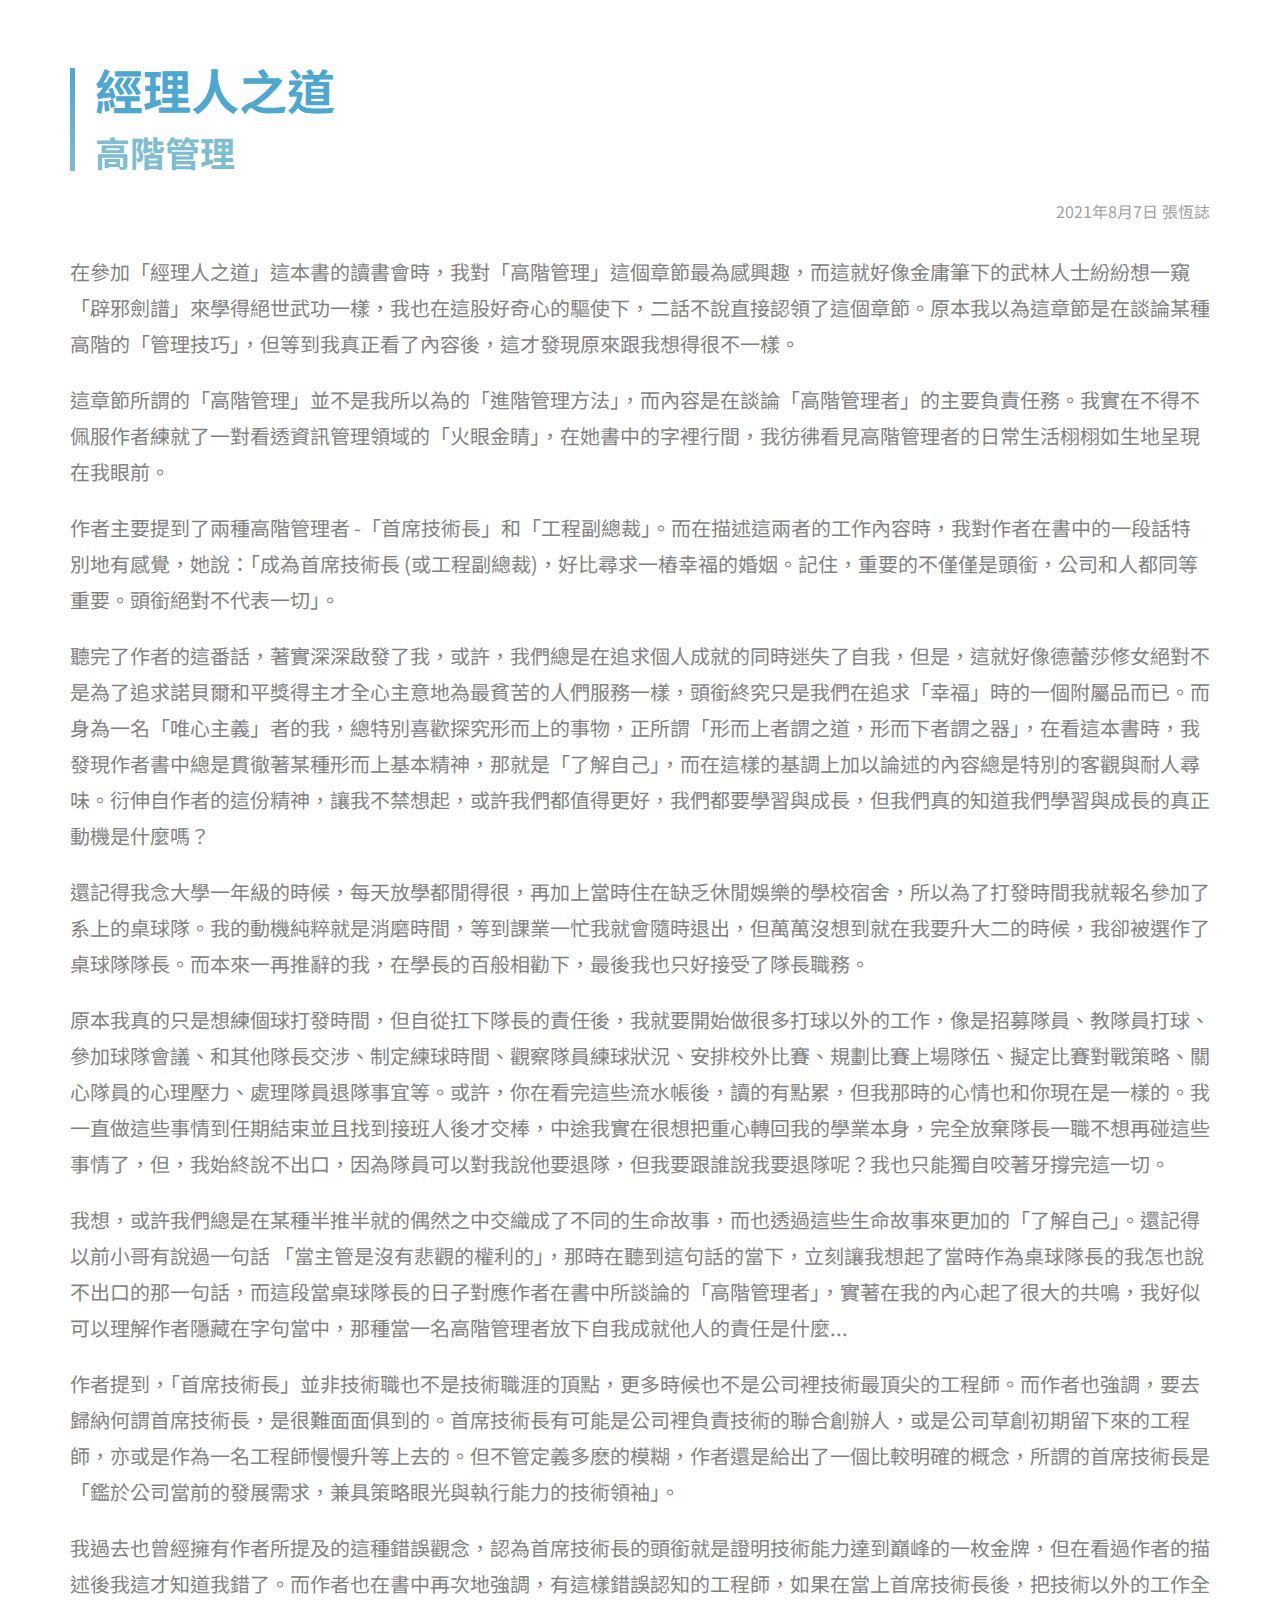
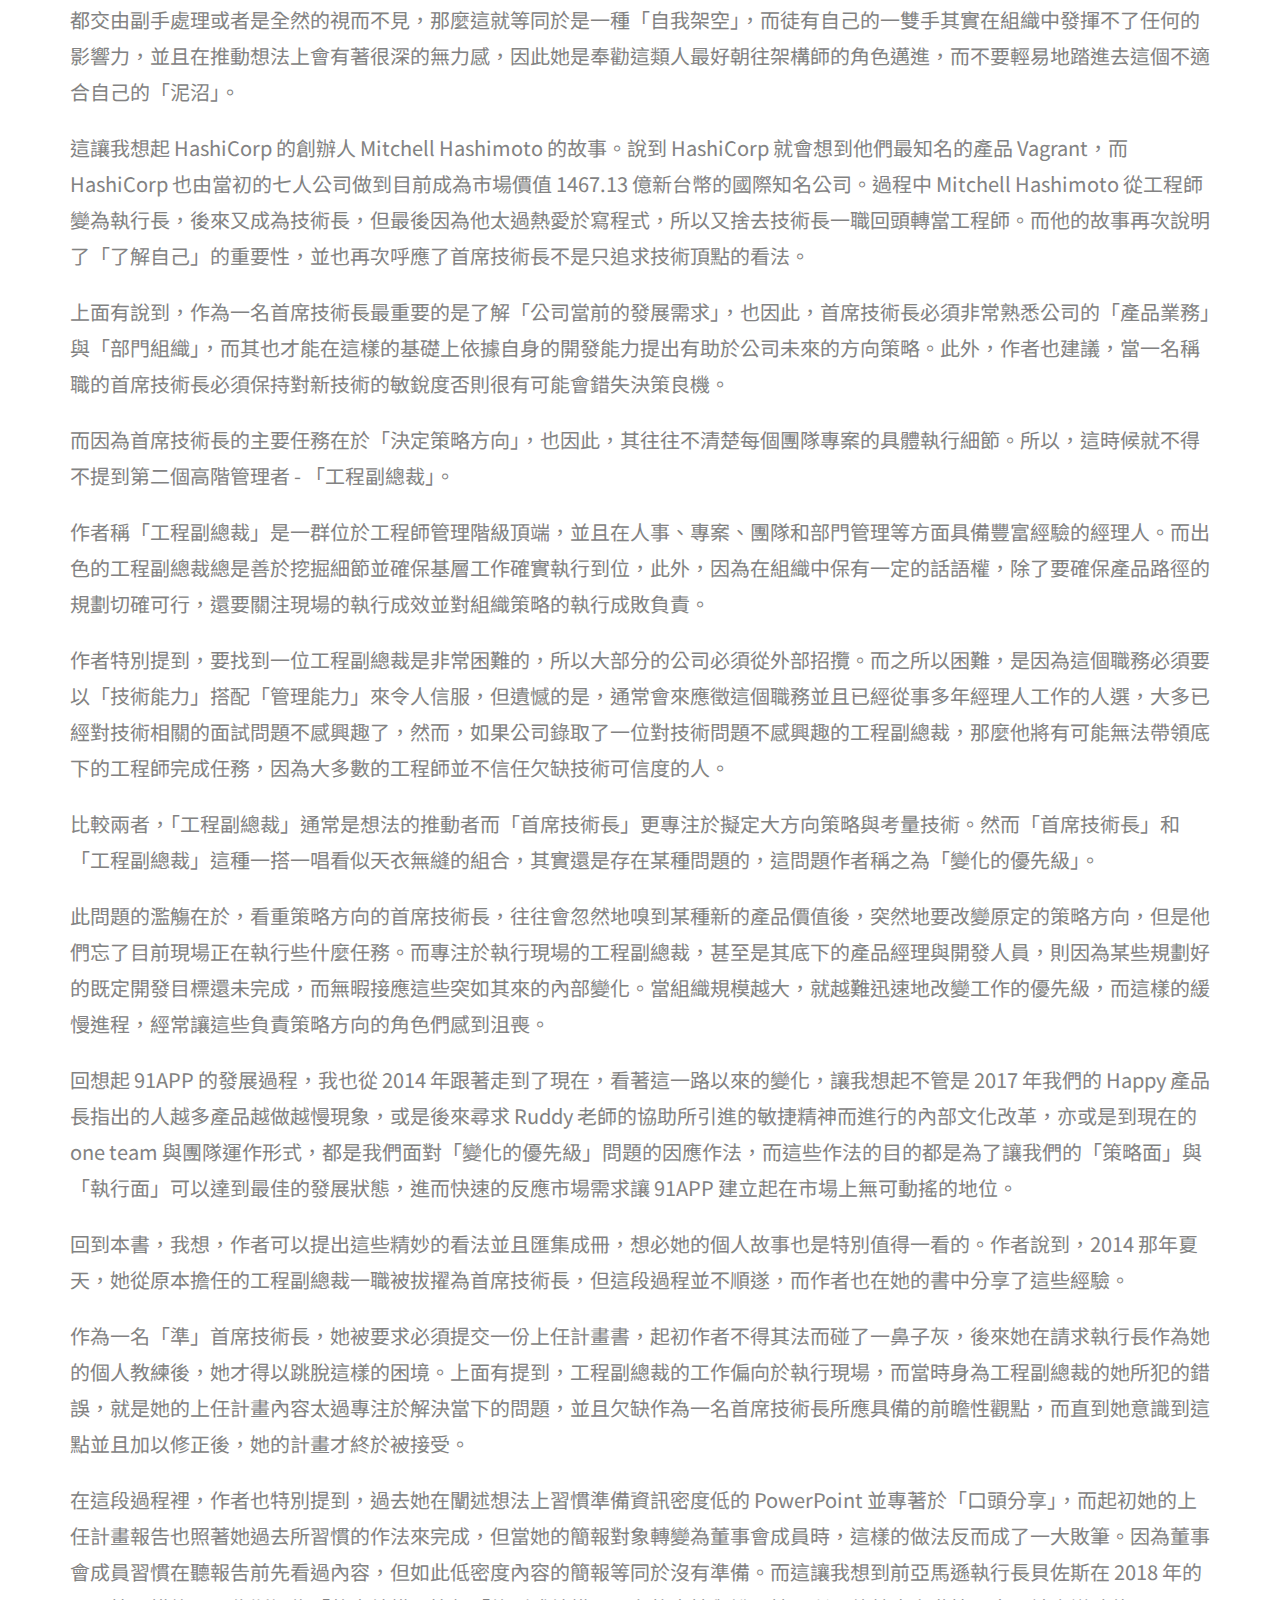
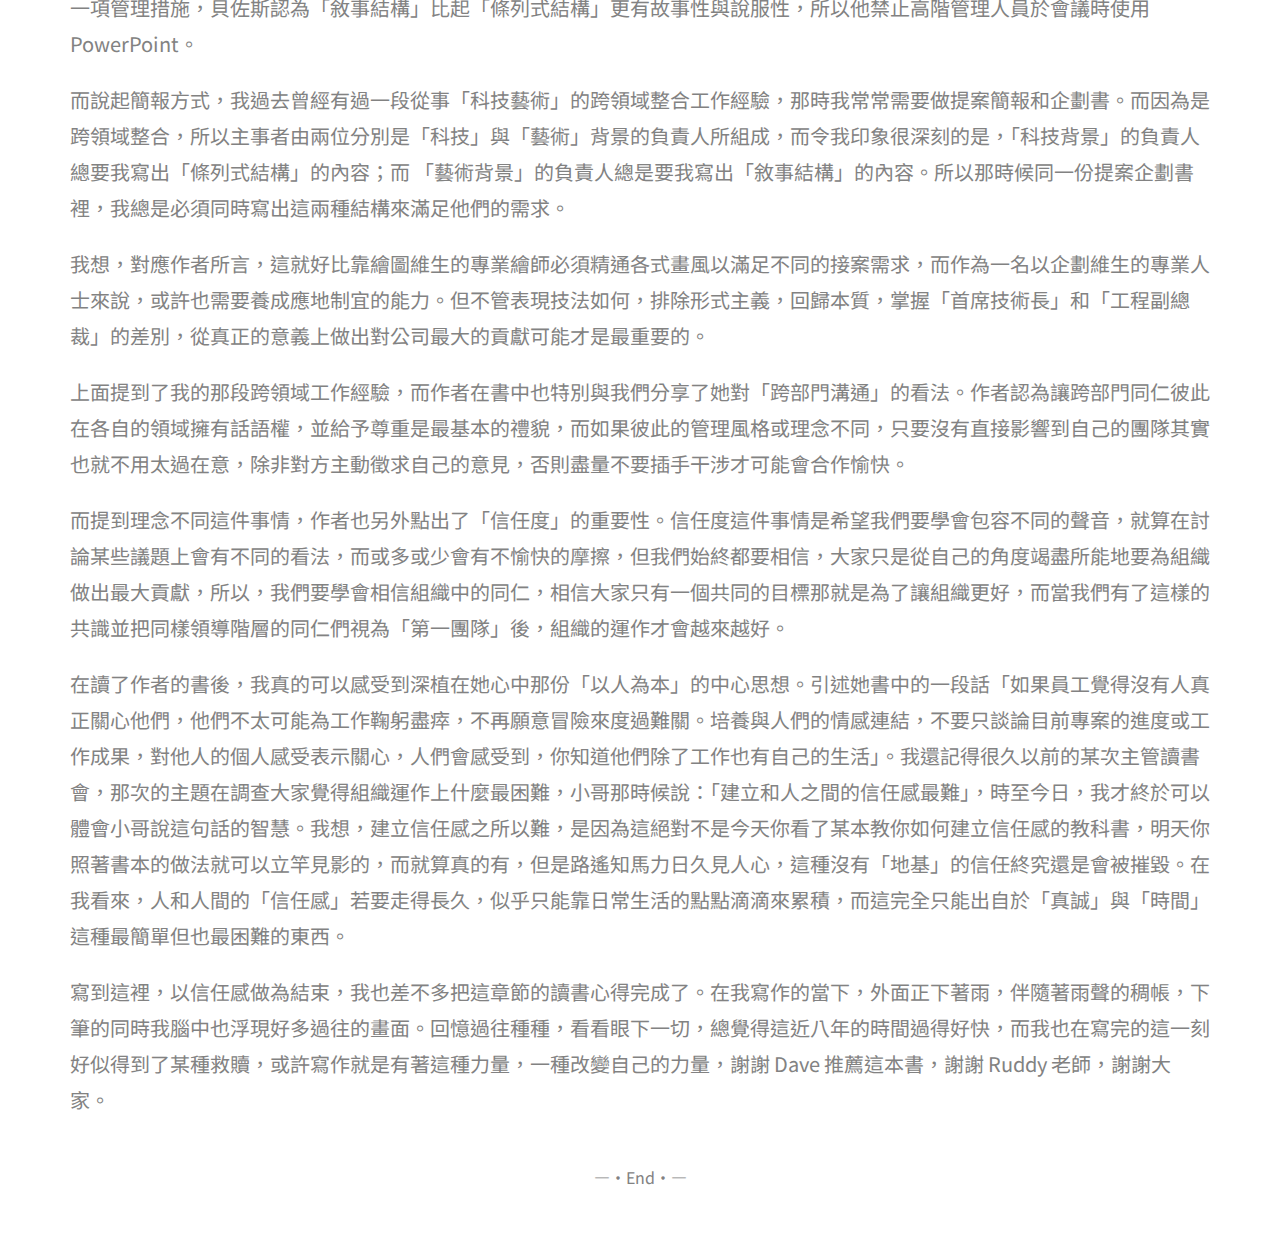
==== index.html @ 8b029083 "Update index.html" ====
<!DOCTYPE html>
<html>

<head>
  <meta charset="utf-8">
  <meta name="viewport" content="width=device-width">
  <meta property="og:site_name" content="hengchih-讀書心得" />
  <meta property="og:type" content="website" />
  <meta property="og:title" content="經理人之道讀書心得-高階管理" />
  <meta property="og:description" content="想知道作為一名 CTO 如何會被架空嗎? 
                                           那你一定不能錯過本期精彩內容" />
  <meta property="og:image" content="https://hengchih.github.io/manager/images/main.png" />
  
  <meta name="twitter:site" content="@HengChih" />
  <meta name="twitter:card" content="summary" />
  <meta name="twitter:title" content="經理人之道讀書心得-高階管理" />
  <meta name="twitter:description" content="想知道作為一名 CTO 如何會被架空嗎? 
                                            那你一定不能錯過本期精彩內容" />
  <meta name="twitter:image" content="https://hengchih.github.io/manager/images/main.png" />

  <title>經理人之道讀書心得-高階管理</title>
  <link rel="icon" href="images/favicon.ico">
  <link rel="preconnect" href="https://fonts.googleapis.com">
  <link rel="preconnect" href="https://fonts.gstatic.com" crossorigin>
  <link href="https://fonts.googleapis.com/css2?family=Noto+Sans+TC:wght@300&display=swap" rel="stylesheet">
  <link rel="stylesheet" href="css/normalize-min.css">
  <link rel="stylesheet" href="css/site-min.css">
</head>

<body>
  <header>
    <div class="title">
      <div>
        <h1 class="main-title">經理人之道</h1>
        <h2 class="sub-title">高階管理</h2>
      </div>
    </div>
    <p class="decorate">2021年8月7日 張恆誌</p>
  </header>
  <main>
    <p>
      在參加「經理人之道」這本書的讀書會時，我對「高階管理」這個章節最為感興趣，而這就好像金庸筆下的武林人士紛紛想一窺「辟邪劍譜」來學得絕世武功一樣，我也在這股好奇心的驅使下，二話不說直接認領了這個章節。原本我以為這章節是在談論某種高階的「管理技巧」，但等到我真正看了內容後，這才發現原來跟我想得很不一樣。
    </p>

    <p>
      這章節所謂的「高階管理」並不是我所以為的「進階管理方法」，而內容是在談論「高階管理者」的主要負責任務。我實在不得不佩服作者練就了一對看透資訊管理領域的「火眼金睛」，在她書中的字裡行間，我彷彿看見高階管理者的日常生活栩栩如生地呈現在我眼前。
    </p>

    <p>作者主要提到了兩種高階管理者 -「首席技術長」和「工程副總裁」。而在描述這兩者的工作內容時，我對作者在書中的一段話特別地有感覺，她說：「成為首席技術長
      (或工程副總裁)，好比尋求一樁幸福的婚姻。記住，重要的不僅僅是頭銜，公司和人都同等重要。頭銜絕對不代表一切」。</p>

    <p>
      聽完了作者的這番話，著實深深啟發了我，或許，我們總是在追求個人成就的同時迷失了自我，但是，這就好像德蕾莎修女絕對不是為了追求諾貝爾和平獎得主才全心主意地為最貧苦的人們服務一樣，頭銜終究只是我們在追求「幸福」時的一個附屬品而已。而身為一名「唯心主義」者的我，總特別喜歡探究形而上的事物，正所謂「形而上者謂之道，形而下者謂之器」，在看這本書時，我發現作者書中總是貫徹著某種形而上基本精神，那就是「了解自己」，而在這樣的基調上加以論述的內容總是特別的客觀與耐人尋味。衍伸自作者的這份精神，讓我不禁想起，或許我們都值得更好，我們都要學習與成長，但我們真的知道我們學習與成長的真正動機是什麼嗎？
    </p>

    <p>
      還記得我念大學一年級的時候，每天放學都閒得很，再加上當時住在缺乏休閒娛樂的學校宿舍，所以為了打發時間我就報名參加了系上的桌球隊。我的動機純粹就是消磨時間，等到課業一忙我就會隨時退出，但萬萬沒想到就在我要升大二的時候，我卻被選作了桌球隊隊長。而本來一再推辭的我，在學長的百般相勸下，最後我也只好接受了隊長職務。
    </p>

    <p>
      原本我真的只是想練個球打發時間，但自從扛下隊長的責任後，我就要開始做很多打球以外的工作，像是招募隊員、教隊員打球、參加球隊會議、和其他隊長交涉、制定練球時間、觀察隊員練球狀況、安排校外比賽、規劃比賽上場隊伍、擬定比賽對戰策略、關心隊員的心理壓力、處理隊員退隊事宜等。或許，你在看完這些流水帳後，讀的有點累，但我那時的心情也和你現在是一樣的。我一直做這些事情到任期結束並且找到接班人後才交棒，中途我實在很想把重心轉回我的學業本身，完全放棄隊長一職不想再碰這些事情了，但，我始終說不出口，因為隊員可以對我說他要退隊，但我要跟誰說我要退隊呢？我也只能獨自咬著牙撐完這一切。
    </p>

    <p>我想，或許我們總是在某種半推半就的偶然之中交織成了不同的生命故事，而也透過這些生命故事來更加的「了解自己」。還記得以前小哥有說過一句話
      「當主管是沒有悲觀的權利的」，那時在聽到這句話的當下，立刻讓我想起了當時作為桌球隊長的我怎也說不出口的那一句話，而這段當桌球隊長的日子對應作者在書中所談論的「高階管理者」，實著在我的內心起了很大的共鳴，我好似可以理解作者隱藏在字句當中，那種當一名高階管理者放下自我成就他人的責任是什麼...
    </p>

    <p>
      作者提到，「首席技術長」並非技術職也不是技術職涯的頂點，更多時候也不是公司裡技術最頂尖的工程師。而作者也強調，要去歸納何謂首席技術長，是很難面面俱到的。首席技術長有可能是公司裡負責技術的聯合創辦人，或是公司草創初期留下來的工程師，亦或是作為一名工程師慢慢升等上去的。但不管定義多麽的模糊，作者還是給出了一個比較明確的概念，所謂的首席技術長是「鑑於公司當前的發展需求，兼具策略眼光與執行能力的技術領袖」。
    </p>

    <p>
      我過去也曾經擁有作者所提及的這種錯誤觀念，認為首席技術長的頭銜就是證明技術能力達到巔峰的一枚金牌，但在看過作者的描述後我這才知道我錯了。而作者也在書中再次地強調，有這樣錯誤認知的工程師，如果在當上首席技術長後，把技術以外的工作全都交由副手處理或者是全然的視而不見，那麼這就等同於是一種「自我架空」，而徒有自己的一雙手其實在組織中發揮不了任何的影響力，並且在推動想法上會有著很深的無力感，因此她是奉勸這類人最好朝往架構師的角色邁進，而不要輕易地踏進去這個不適合自己的「泥沼」。
    </p>

    <p>這讓我想起 HashiCorp 的創辦人 Mitchell Hashimoto 的故事。說到 HashiCorp 就會想到他們最知名的產品 Vagrant，而 HashiCorp 也由當初的七人公司做到目前成為市場價值
      1467.13 億新台幣的國際知名公司。過程中 Mitchell Hashimoto
      從工程師變為執行長，後來又成為技術長，但最後因為他太過熱愛於寫程式，所以又捨去技術長一職回頭轉當工程師。而他的故事再次說明了「了解自己」的重要性，並也再次呼應了首席技術長不是只追求技術頂點的看法。</p>

    <p>
      上面有說到，作為一名首席技術長最重要的是了解「公司當前的發展需求」，也因此，首席技術長必須非常熟悉公司的「產品業務」與「部門組織」，而其也才能在這樣的基礎上依據自身的開發能力提出有助於公司未來的方向策略。此外，作者也建議，當一名稱職的首席技術長必須保持對新技術的敏銳度否則很有可能會錯失決策良機。
    </p>

    <p>而因為首席技術長的主要任務在於「決定策略方向」，也因此，其往往不清楚每個團隊專案的具體執行細節。所以，這時候就不得不提到第二個高階管理者 - 「工程副總裁」。</p>

    <p>
      作者稱「工程副總裁」是一群位於工程師管理階級頂端，並且在人事、專案、團隊和部門管理等方面具備豐富經驗的經理人。而出色的工程副總裁總是善於挖掘細節並確保基層工作確實執行到位，此外，因為在組織中保有一定的話語權，除了要確保產品路徑的規劃切確可行，還要關注現場的執行成效並對組織策略的執行成敗負責。
    </p>

    <p>
      作者特別提到，要找到一位工程副總裁是非常困難的，所以大部分的公司必須從外部招攬。而之所以困難，是因為這個職務必須要以「技術能力」搭配「管理能力」來令人信服，但遺憾的是，通常會來應徵這個職務並且已經從事多年經理人工作的人選，大多已經對技術相關的面試問題不感興趣了，然而，如果公司錄取了一位對技術問題不感興趣的工程副總裁，那麼他將有可能無法帶領底下的工程師完成任務，因為大多數的工程師並不信任欠缺技術可信度的人。
    </p>

    <p>比較兩者，「工程副總裁」通常是想法的推動者而「首席技術長」更專注於擬定大方向策略與考量技術。然而「首席技術長」和「工程副總裁」這種一搭一唱看似天衣無縫的組合，其實還是存在某種問題的，這問題作者稱之為「變化的優先級」。</p>

    <p>
      此問題的濫觴在於，看重策略方向的首席技術長，往往會忽然地嗅到某種新的產品價值後，突然地要改變原定的策略方向，但是他們忘了目前現場正在執行些什麼任務。而專注於執行現場的工程副總裁，甚至是其底下的產品經理與開發人員，則因為某些規劃好的既定開發目標還未完成，而無暇接應這些突如其來的內部變化。當組織規模越大，就越難迅速地改變工作的優先級，而這樣的緩慢進程，經常讓這些負責策略方向的角色們感到沮喪。
    </p>

    <p>回想起 91APP 的發展過程，我也從 2014 年跟著走到了現在，看著這一路以來的變化，讓我想起不管是 2017 年我們的 Happy 產品長指出的人越多產品越做越慢現象，或是後來尋求 Ruddy
      老師的協助所引進的敏捷精神而進行的內部文化改革，亦或是到現在的 one team
      與團隊運作形式，都是我們面對「變化的優先級」問題的因應作法，而這些作法的目的都是為了讓我們的「策略面」與「執行面」可以達到最佳的發展狀態，進而快速的反應市場需求讓 91APP 建立起在市場上無可動搖的地位。</p>

    <p>回到本書，我想，作者可以提出這些精妙的看法並且匯集成冊，想必她的個人故事也是特別值得一看的。作者說到，2014 那年夏天，她從原本擔任的工程副總裁一職被拔擢為首席技術長，但這段過程並不順遂，而作者也在她的書中分享了這些經驗。
    </p>

    <p>
      作為一名「準」首席技術長，她被要求必須提交一份上任計畫書，起初作者不得其法而碰了一鼻子灰，後來她在請求執行長作為她的個人教練後，她才得以跳脫這樣的困境。上面有提到，工程副總裁的工作偏向於執行現場，而當時身為工程副總裁的她所犯的錯誤，就是她的上任計畫內容太過專注於解決當下的問題，並且欠缺作為一名首席技術長所應具備的前瞻性觀點，而直到她意識到這點並且加以修正後，她的計畫才終於被接受。
    </p>

    <p>在這段過程裡，作者也特別提到，過去她在闡述想法上習慣準備資訊密度低的 PowerPoint
      並專著於「口頭分享」，而起初她的上任計畫報告也照著她過去所習慣的作法來完成，但當她的簡報對象轉變為董事會成員時，這樣的做法反而成了一大敗筆。因為董事會成員習慣在聽報告前先看過內容，但如此低密度內容的簡報等同於沒有準備。而這讓我想到前亞馬遜執行長貝佐斯在
      2018 年的一項管理措施，貝佐斯認為「敘事結構」比起「條列式結構」更有故事性與說服性，所以他禁止高階管理人員於會議時使用 PowerPoint。</p>

    <p>
      而說起簡報方式，我過去曾經有過一段從事「科技藝術」的跨領域整合工作經驗，那時我常常需要做提案簡報和企劃書。而因為是跨領域整合，所以主事者由兩位分別是「科技」與「藝術」背景的負責人所組成，而令我印象很深刻的是，「科技背景」的負責人總要我寫出「條列式結構」的內容；而
      「藝術背景」的負責人總是要我寫出「敘事結構」的內容。所以那時候同一份提案企劃書裡，我總是必須同時寫出這兩種結構來滿足他們的需求。</p>

    <p>
      我想，對應作者所言，這就好比靠繪圖維生的專業繪師必須精通各式畫風以滿足不同的接案需求，而作為一名以企劃維生的專業人士來說，或許也需要養成應地制宜的能力。但不管表現技法如何，排除形式主義，回歸本質，掌握「首席技術長」和「工程副總裁」的差別，從真正的意義上做出對公司最大的貢獻可能才是最重要的。
    </p>

    <p>
      上面提到了我的那段跨領域工作經驗，而作者在書中也特別與我們分享了她對「跨部門溝通」的看法。作者認為讓跨部門同仁彼此在各自的領域擁有話語權，並給予尊重是最基本的禮貌，而如果彼此的管理風格或理念不同，只要沒有直接影響到自己的團隊其實也就不用太過在意，除非對方主動徵求自己的意見，否則盡量不要插手干涉才可能會合作愉快。
    </p>

    <p>
      而提到理念不同這件事情，作者也另外點出了「信任度」的重要性。信任度這件事情是希望我們要學會包容不同的聲音，就算在討論某些議題上會有不同的看法，而或多或少會有不愉快的摩擦，但我們始終都要相信，大家只是從自己的角度竭盡所能地要為組織做出最大貢獻，所以，我們要學會相信組織中的同仁，相信大家只有一個共同的目標那就是為了讓組織更好，而當我們有了這樣的共識並把同樣領導階層的同仁們視為「第一團隊」後，組織的運作才會越來越好。
    </p>

    <p>
      在讀了作者的書後，我真的可以感受到深植在她心中那份「以人為本」的中心思想。引述她書中的一段話「如果員工覺得沒有人真正關心他們，他們不太可能為工作鞠躬盡瘁，不再願意冒險來度過難關。培養與人們的情感連結，不要只談論目前專案的進度或工作成果，對他人的個人感受表示關心，人們會感受到，你知道他們除了工作也有自己的生活」。我還記得很久以前的某次主管讀書會，那次的主題在調查大家覺得組織運作上什麼最困難，小哥那時候說：「建立和人之間的信任感最難」，時至今日，我才終於可以體會小哥說這句話的智慧。我想，建立信任感之所以難，是因為這絕對不是今天你看了某本教你如何建立信任感的教科書，明天你照著書本的做法就可以立竿見影的，而就算真的有，但是路遙知馬力日久見人心，這種沒有「地基」的信任終究還是會被摧毀。在我看來，人和人間的「信任感」若要走得長久，似乎只能靠日常生活的點點滴滴來累積，而這完全只能出自於「真誠」與「時間」這種最簡單但也最困難的東西。
    </p>

    <p>
      寫到這裡，以信任感做為結束，我也差不多把這章節的讀書心得完成了。在我寫作的當下，外面正下著雨，伴隨著雨聲的稠帳，下筆的同時我腦中也浮現好多過往的畫面。回憶過往種種，看看眼下一切，總覺得這近八年的時間過得好快，而我也在寫完的這一刻好似得到了某種救贖，或許寫作就是有著這種力量，一種改變自己的力量，謝謝
      Dave 推薦這本書，謝謝 Ruddy 老師，謝謝大家。</p>

  </main>
  <footer class="footer">―·End·―</footer>
</body>

</html>
---- css/site-min.css ----
body{font-family:"Noto Sans TC",sans-serif;background:url("/manager/images/back.svg");}header{height:180px;max-width:1200px;margin:0 auto 44px;padding:30px;box-sizing:border-box;}.title::before{content:"";width:5px;float:left;height:103px;background:linear-gradient(-1deg,#7fbdd0,rgb(77,167,205));margin-right:20px;margin-top:6px;box-sizing:border-box;}.main-title{color:#4ea7ce;margin-bottom:0;font-size:48px;}.sub-title{color:#7fbdd0;margin-top:15px;font-size:35px;}.decorate{color:#a0a0a0;text-align:right;}main{max-width:1200px;margin:0 auto;padding:0 30px;line-height:1.8;font-size:20px;color:#828282;box-sizing:border-box;padding-top:10px;padding-bottom:10px;background:rgba(255,255,255,.8);}footer{text-align:center;padding:20px 0 60px;color:#828282;}
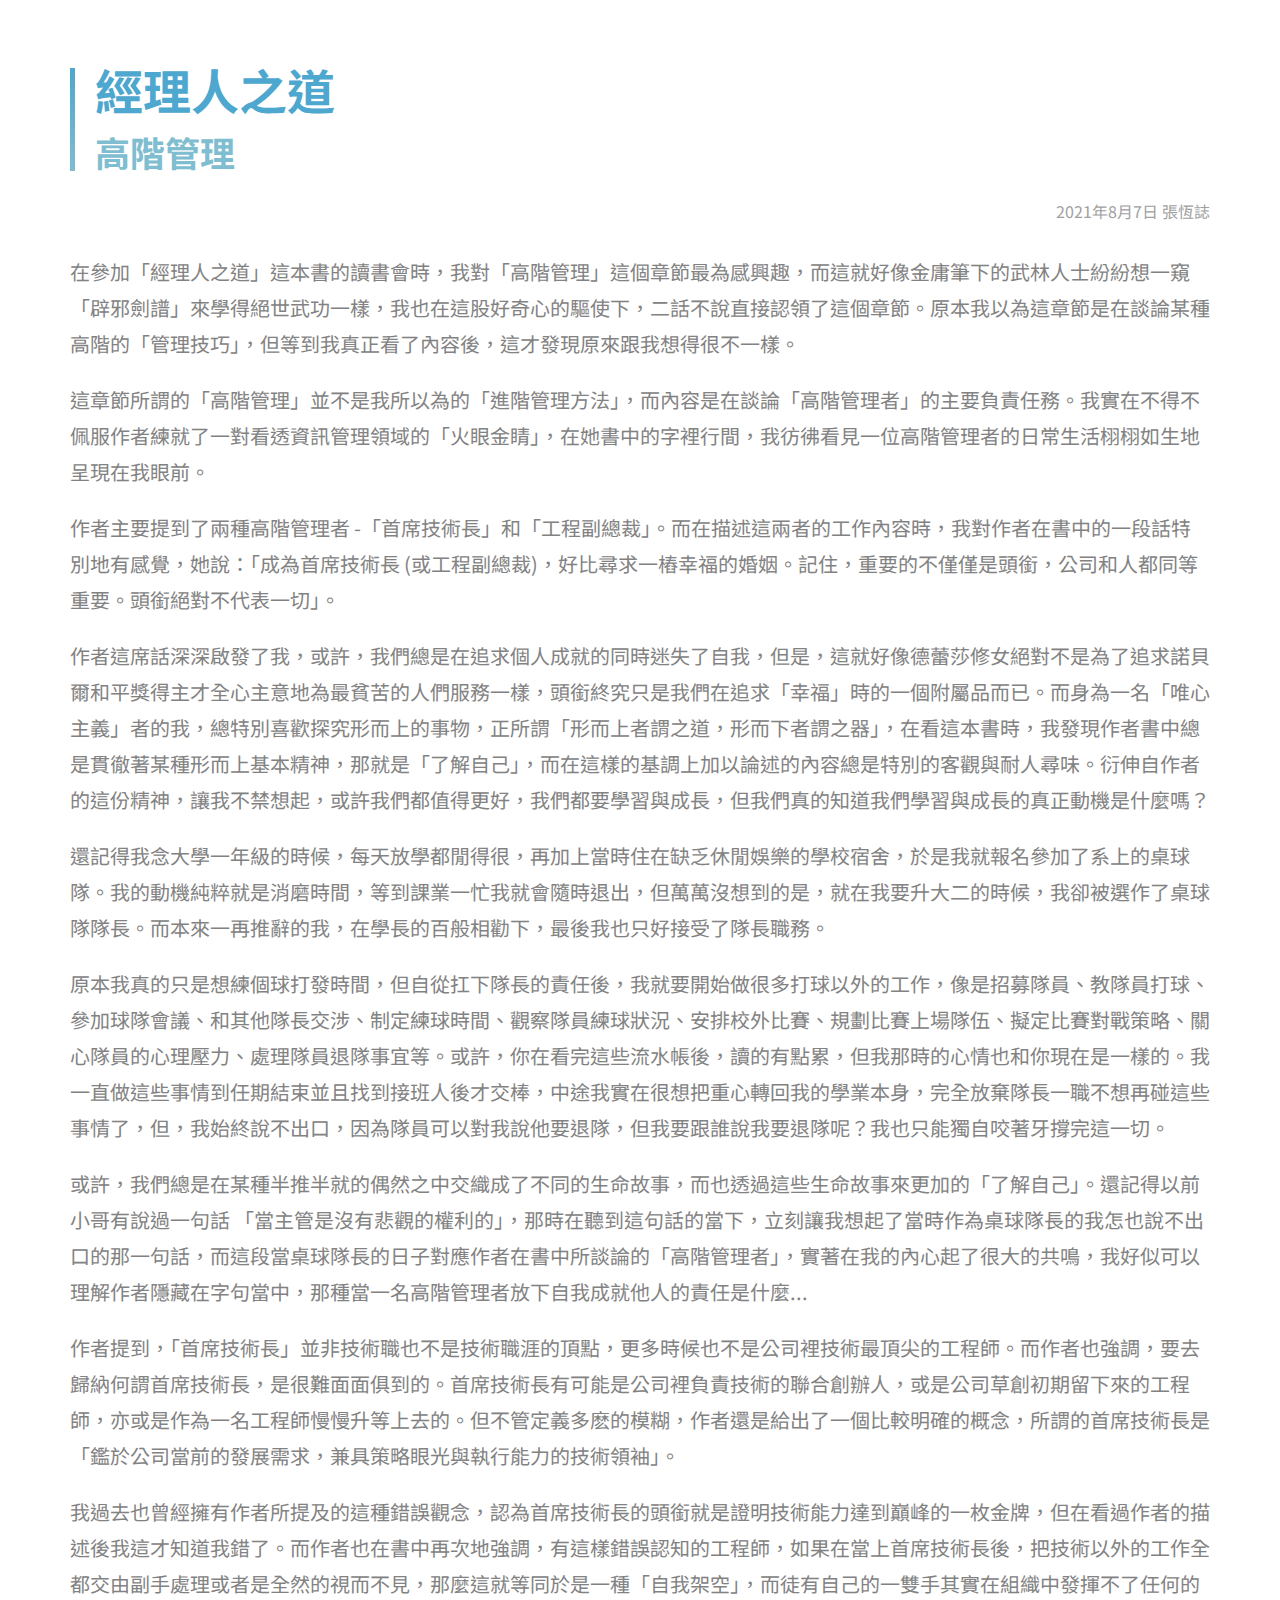
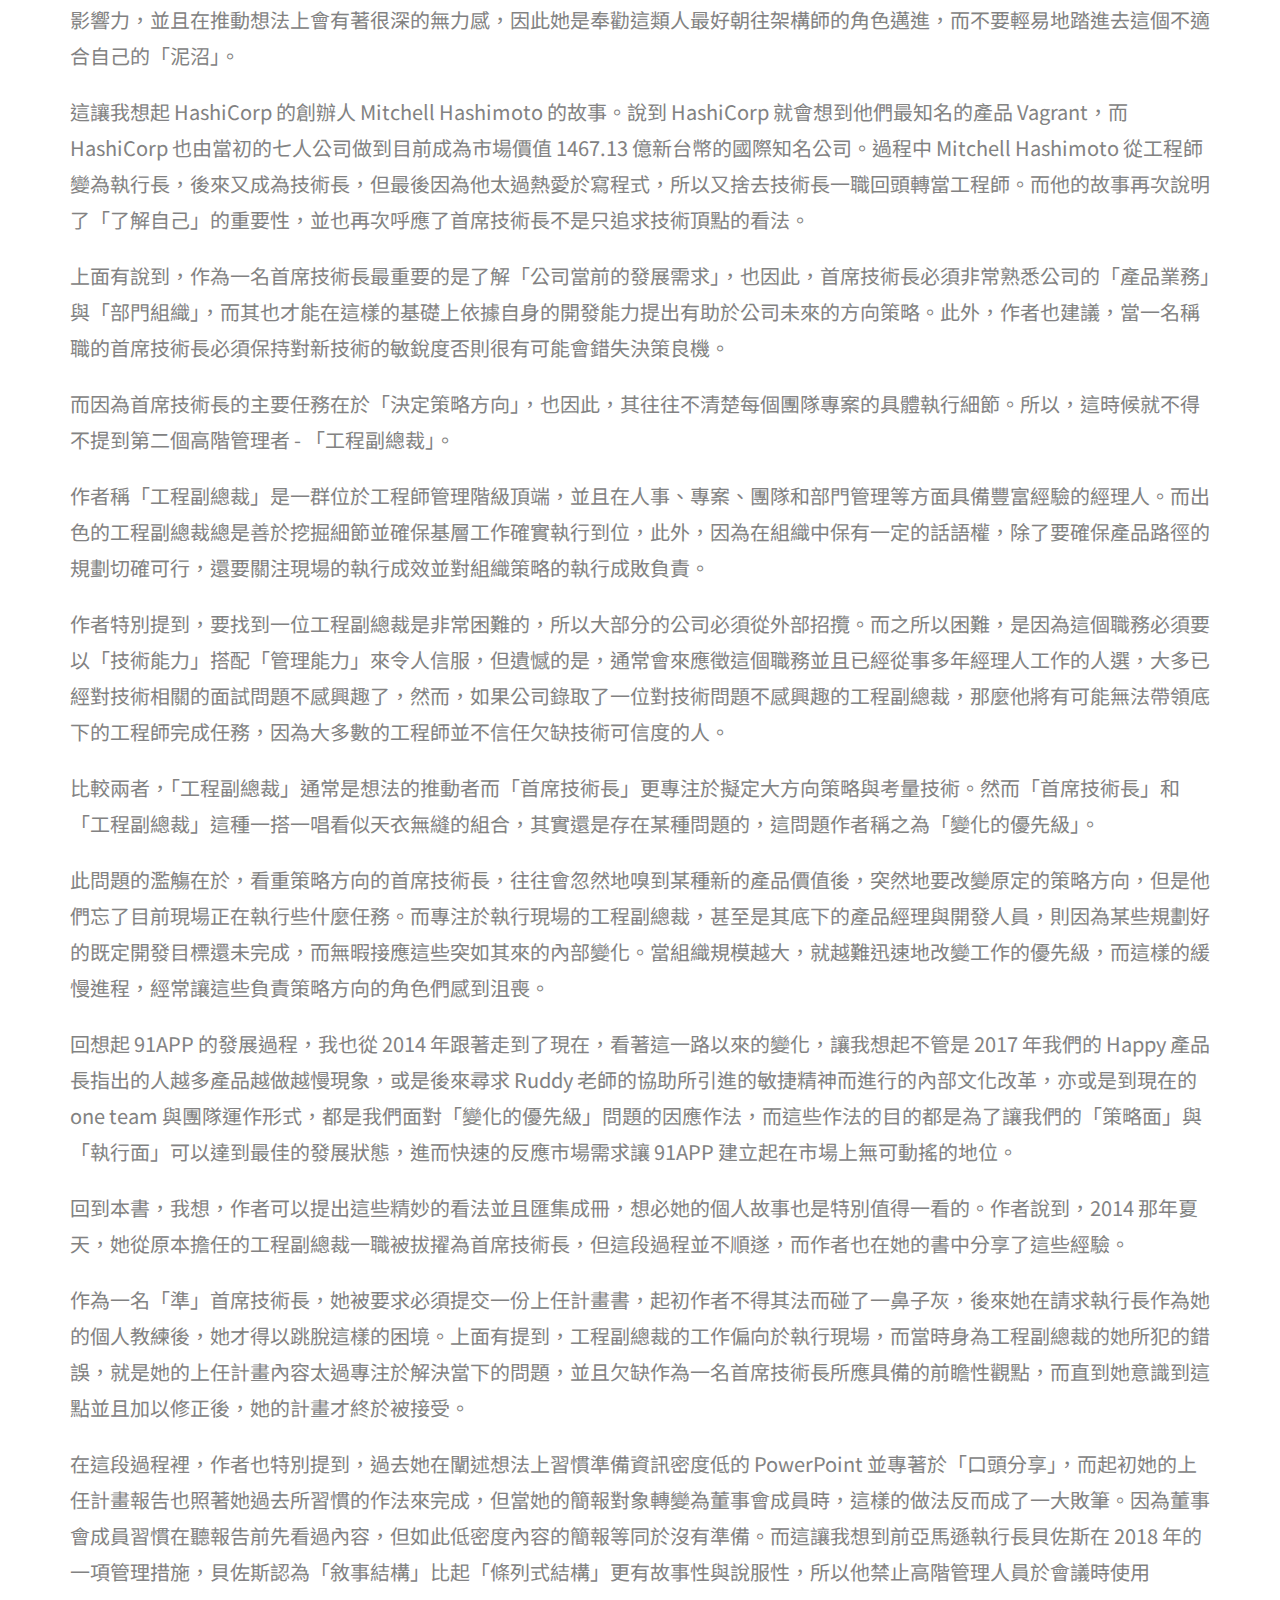
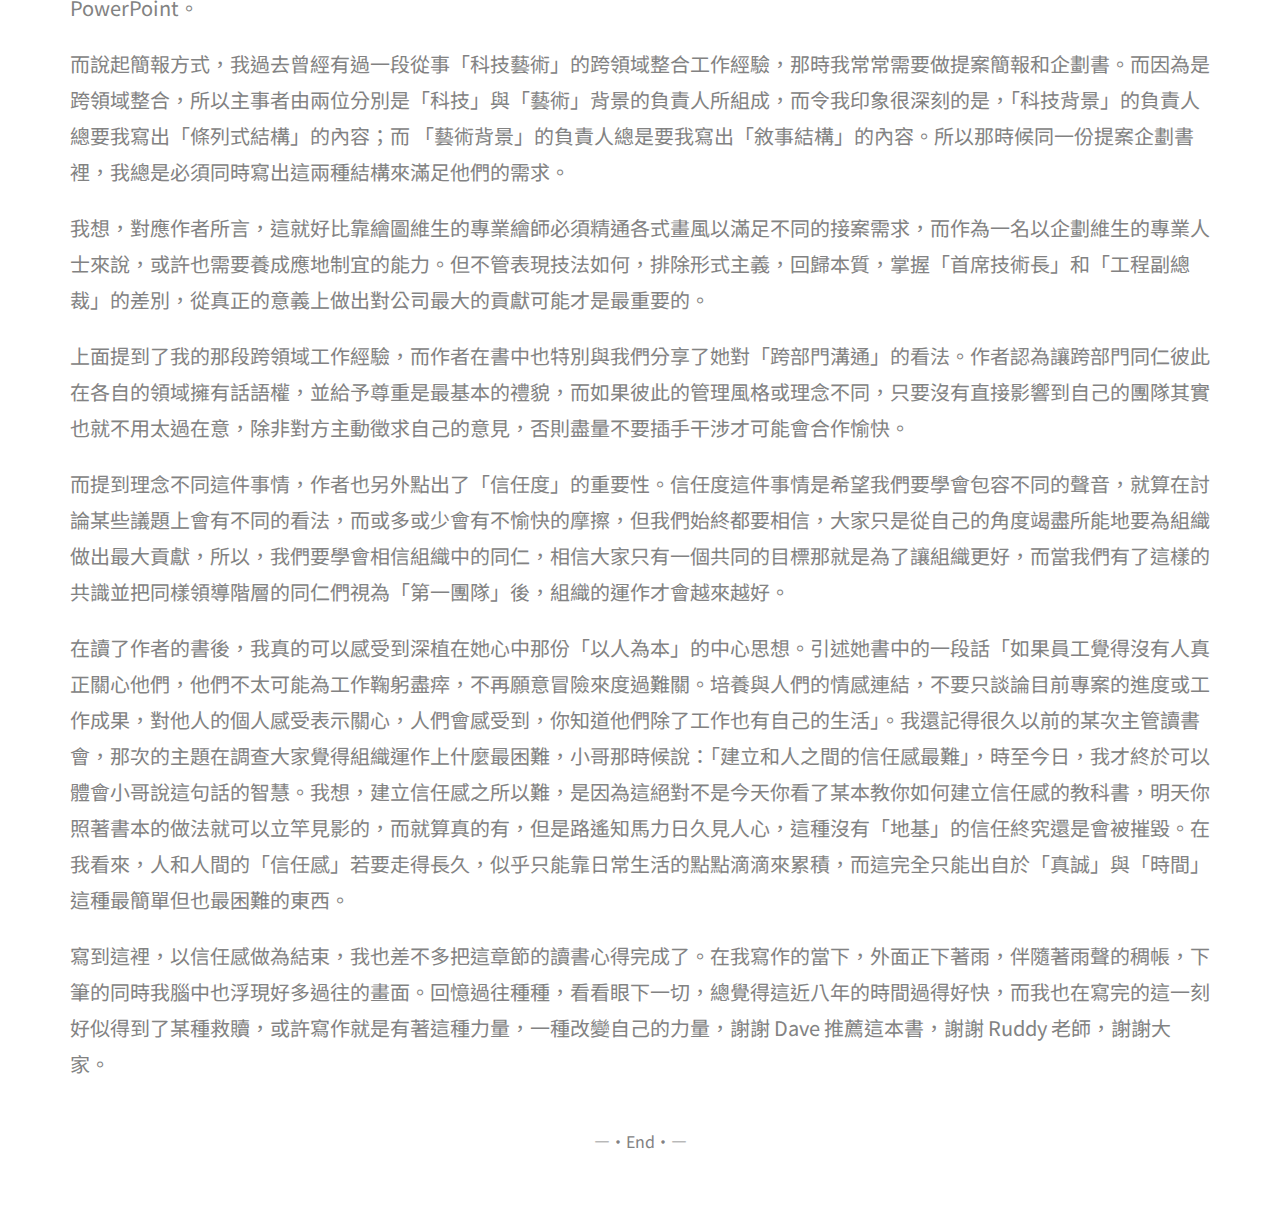
==== commit d3e9d20c: "Update index.html" ====
--- a/index.html
+++ b/index.html
@@ -4,18 +4,15 @@
 <head>
   <meta charset="utf-8">
   <meta name="viewport" content="width=device-width">
-  <meta property="og:site_name" content="hengchih-讀書心得" />
+  <meta property="og:site_name" content="HengChih 讀書心得" />
   <meta property="og:type" content="website" />
-  <meta property="og:title" content="經理人之道讀書心得-高階管理" />
-  <meta property="og:description" content="想知道作為一名 CTO 如何會被架空嗎? 
-                                           那你一定不能錯過本期精彩內容" />
+  <meta property="og:title" content="經理人之道-高階管理" />
+  <meta property="og:description" content="想知道一切關於 CTO 的秘辛嗎? 想知道作為一名 CTO 如何會被架空嗎? 那你一定不能錯過本期精彩內容 🔞" />
   <meta property="og:image" content="https://hengchih.github.io/manager/images/main.png" />
-  
+
   <meta name="twitter:site" content="@HengChih" />
-  <meta name="twitter:card" content="summary" />
-  <meta name="twitter:title" content="經理人之道讀書心得-高階管理" />
-  <meta name="twitter:description" content="想知道作為一名 CTO 如何會被架空嗎? 
-                                            那你一定不能錯過本期精彩內容" />
+  <meta name="twitter:title" content="經理人之道-高階管理" />
+  <meta name="twitter:description" content="想知道一切關於 CTO 的秘辛嗎? 想知道作為一名 CTO 如何會被架空嗎? 那你一定不能錯過本期精彩內容 🔞" />
   <meta name="twitter:image" content="https://hengchih.github.io/manager/images/main.png" />
 
   <title>經理人之道讀書心得-高階管理</title>
@@ -43,25 +40,25 @@
     </p>
 
     <p>
-      這章節所謂的「高階管理」並不是我所以為的「進階管理方法」，而內容是在談論「高階管理者」的主要負責任務。我實在不得不佩服作者練就了一對看透資訊管理領域的「火眼金睛」，在她書中的字裡行間，我彷彿看見高階管理者的日常生活栩栩如生地呈現在我眼前。
+      這章節所謂的「高階管理」並不是我所以為的「進階管理方法」，而內容是在談論「高階管理者」的主要負責任務。我實在不得不佩服作者練就了一對看透資訊管理領域的「火眼金睛」，在她書中的字裡行間，我彷彿看見一位高階管理者的日常生活栩栩如生地呈現在我眼前。
     </p>
 
     <p>作者主要提到了兩種高階管理者 -「首席技術長」和「工程副總裁」。而在描述這兩者的工作內容時，我對作者在書中的一段話特別地有感覺，她說：「成為首席技術長
       (或工程副總裁)，好比尋求一樁幸福的婚姻。記住，重要的不僅僅是頭銜，公司和人都同等重要。頭銜絕對不代表一切」。</p>
 
     <p>
-      聽完了作者的這番話，著實深深啟發了我，或許，我們總是在追求個人成就的同時迷失了自我，但是，這就好像德蕾莎修女絕對不是為了追求諾貝爾和平獎得主才全心主意地為最貧苦的人們服務一樣，頭銜終究只是我們在追求「幸福」時的一個附屬品而已。而身為一名「唯心主義」者的我，總特別喜歡探究形而上的事物，正所謂「形而上者謂之道，形而下者謂之器」，在看這本書時，我發現作者書中總是貫徹著某種形而上基本精神，那就是「了解自己」，而在這樣的基調上加以論述的內容總是特別的客觀與耐人尋味。衍伸自作者的這份精神，讓我不禁想起，或許我們都值得更好，我們都要學習與成長，但我們真的知道我們學習與成長的真正動機是什麼嗎？
+      作者這席話深深啟發了我，或許，我們總是在追求個人成就的同時迷失了自我，但是，這就好像德蕾莎修女絕對不是為了追求諾貝爾和平獎得主才全心主意地為最貧苦的人們服務一樣，頭銜終究只是我們在追求「幸福」時的一個附屬品而已。而身為一名「唯心主義」者的我，總特別喜歡探究形而上的事物，正所謂「形而上者謂之道，形而下者謂之器」，在看這本書時，我發現作者書中總是貫徹著某種形而上基本精神，那就是「了解自己」，而在這樣的基調上加以論述的內容總是特別的客觀與耐人尋味。衍伸自作者的這份精神，讓我不禁想起，或許我們都值得更好，我們都要學習與成長，但我們真的知道我們學習與成長的真正動機是什麼嗎？
     </p>
 
     <p>
-      還記得我念大學一年級的時候，每天放學都閒得很，再加上當時住在缺乏休閒娛樂的學校宿舍，所以為了打發時間我就報名參加了系上的桌球隊。我的動機純粹就是消磨時間，等到課業一忙我就會隨時退出，但萬萬沒想到就在我要升大二的時候，我卻被選作了桌球隊隊長。而本來一再推辭的我，在學長的百般相勸下，最後我也只好接受了隊長職務。
+      還記得我念大學一年級的時候，每天放學都閒得很，再加上當時住在缺乏休閒娛樂的學校宿舍，於是我就報名參加了系上的桌球隊。我的動機純粹就是消磨時間，等到課業一忙我就會隨時退出，但萬萬沒想到的是，就在我要升大二的時候，我卻被選作了桌球隊隊長。而本來一再推辭的我，在學長的百般相勸下，最後我也只好接受了隊長職務。
     </p>
 
     <p>
       原本我真的只是想練個球打發時間，但自從扛下隊長的責任後，我就要開始做很多打球以外的工作，像是招募隊員、教隊員打球、參加球隊會議、和其他隊長交涉、制定練球時間、觀察隊員練球狀況、安排校外比賽、規劃比賽上場隊伍、擬定比賽對戰策略、關心隊員的心理壓力、處理隊員退隊事宜等。或許，你在看完這些流水帳後，讀的有點累，但我那時的心情也和你現在是一樣的。我一直做這些事情到任期結束並且找到接班人後才交棒，中途我實在很想把重心轉回我的學業本身，完全放棄隊長一職不想再碰這些事情了，但，我始終說不出口，因為隊員可以對我說他要退隊，但我要跟誰說我要退隊呢？我也只能獨自咬著牙撐完這一切。
     </p>
 
-    <p>我想，或許我們總是在某種半推半就的偶然之中交織成了不同的生命故事，而也透過這些生命故事來更加的「了解自己」。還記得以前小哥有說過一句話
+    <p>或許，我們總是在某種半推半就的偶然之中交織成了不同的生命故事，而也透過這些生命故事來更加的「了解自己」。還記得以前小哥有說過一句話
       「當主管是沒有悲觀的權利的」，那時在聽到這句話的當下，立刻讓我想起了當時作為桌球隊長的我怎也說不出口的那一句話，而這段當桌球隊長的日子對應作者在書中所談論的「高階管理者」，實著在我的內心起了很大的共鳴，我好似可以理解作者隱藏在字句當中，那種當一名高階管理者放下自我成就他人的責任是什麼...
     </p>
 
@@ -136,6 +133,8 @@
       寫到這裡，以信任感做為結束，我也差不多把這章節的讀書心得完成了。在我寫作的當下，外面正下著雨，伴隨著雨聲的稠帳，下筆的同時我腦中也浮現好多過往的畫面。回憶過往種種，看看眼下一切，總覺得這近八年的時間過得好快，而我也在寫完的這一刻好似得到了某種救贖，或許寫作就是有著這種力量，一種改變自己的力量，謝謝
       Dave 推薦這本書，謝謝 Ruddy 老師，謝謝大家。</p>
 
+
+
   </main>
   <footer class="footer">―·End·―</footer>
 </body>
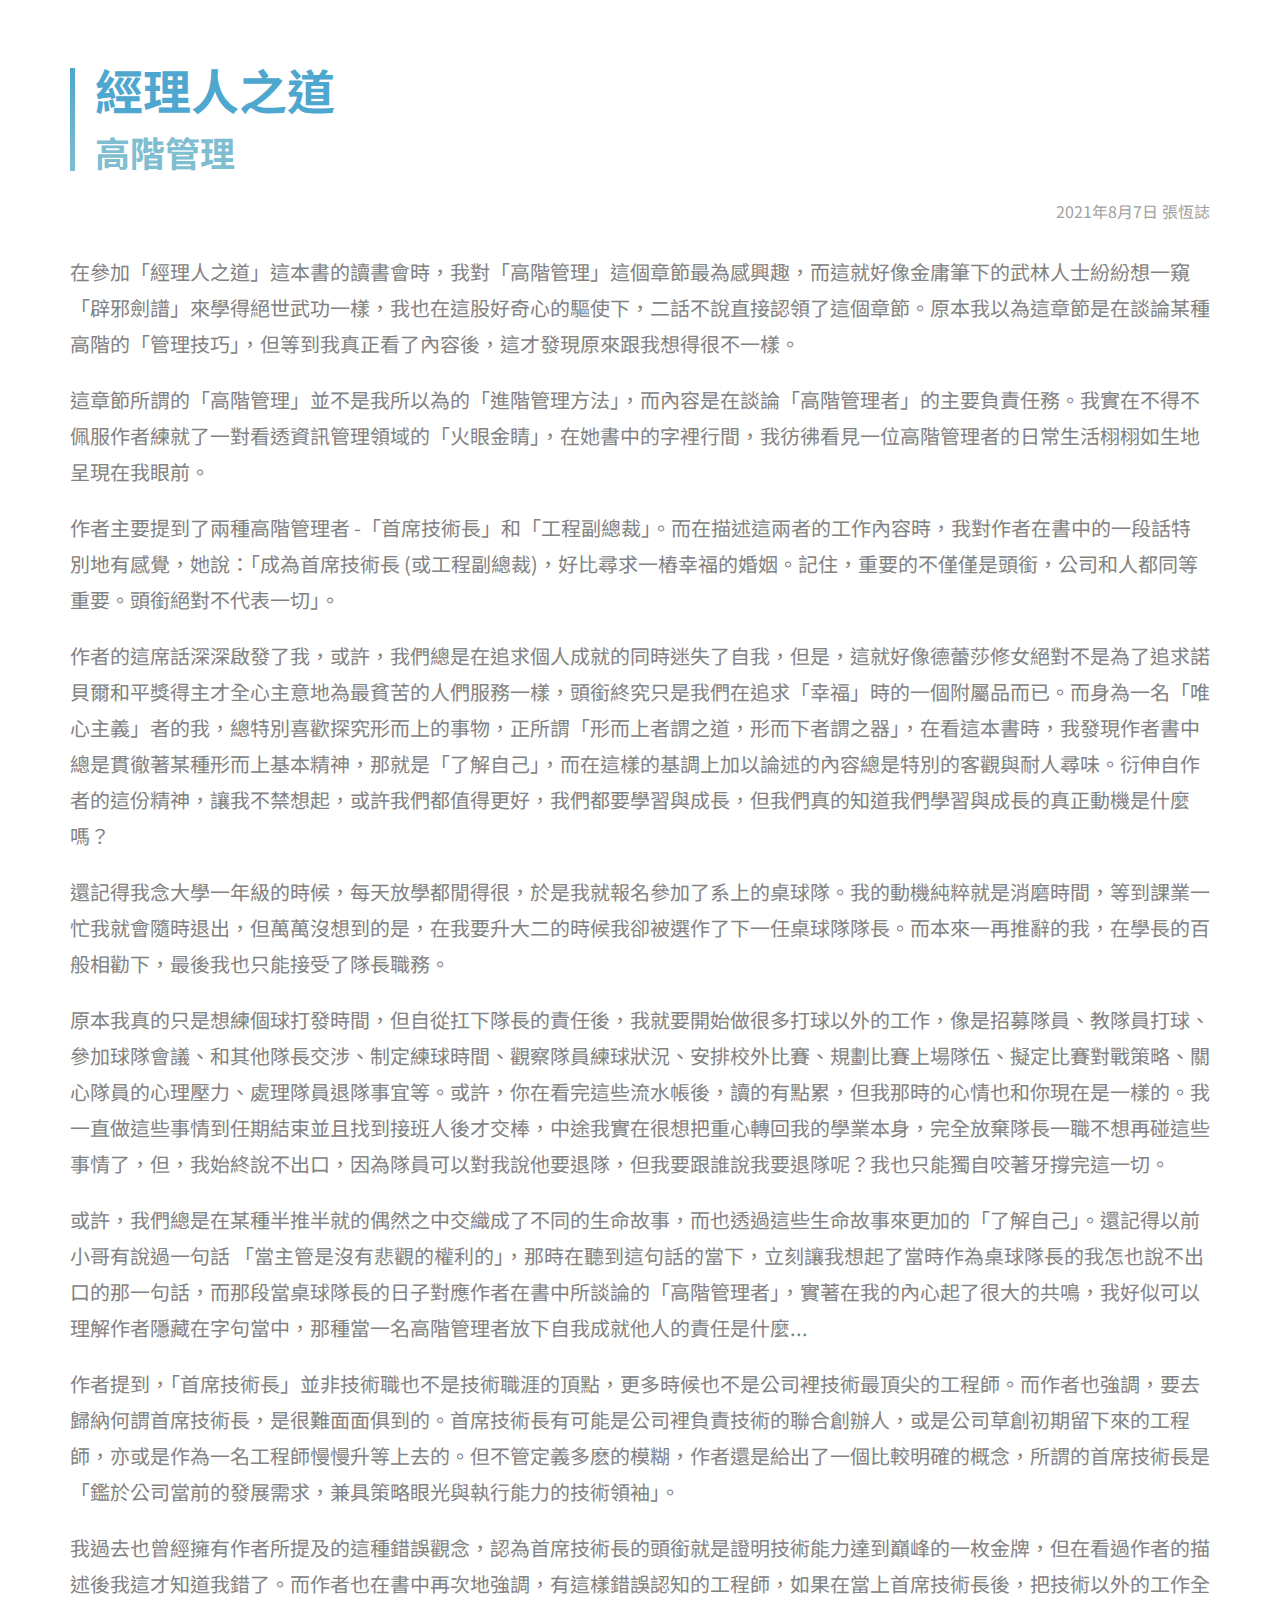
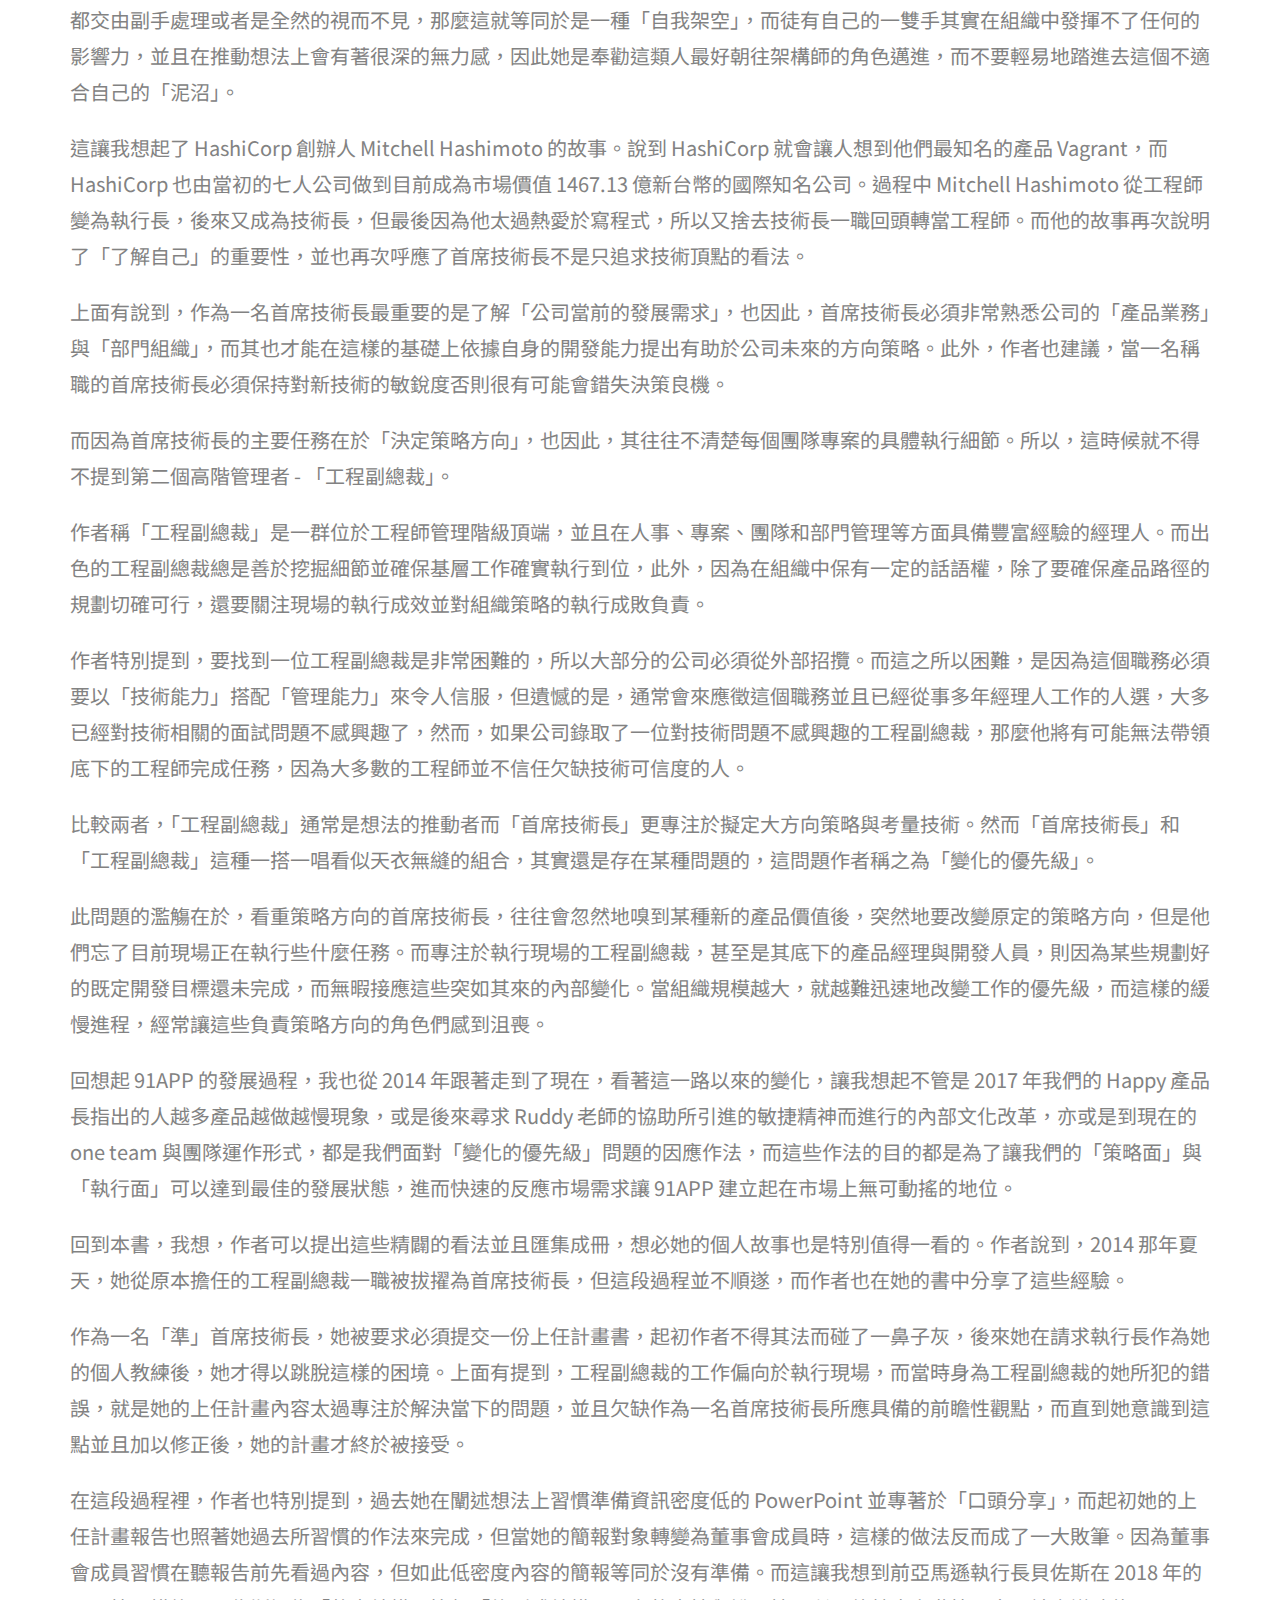
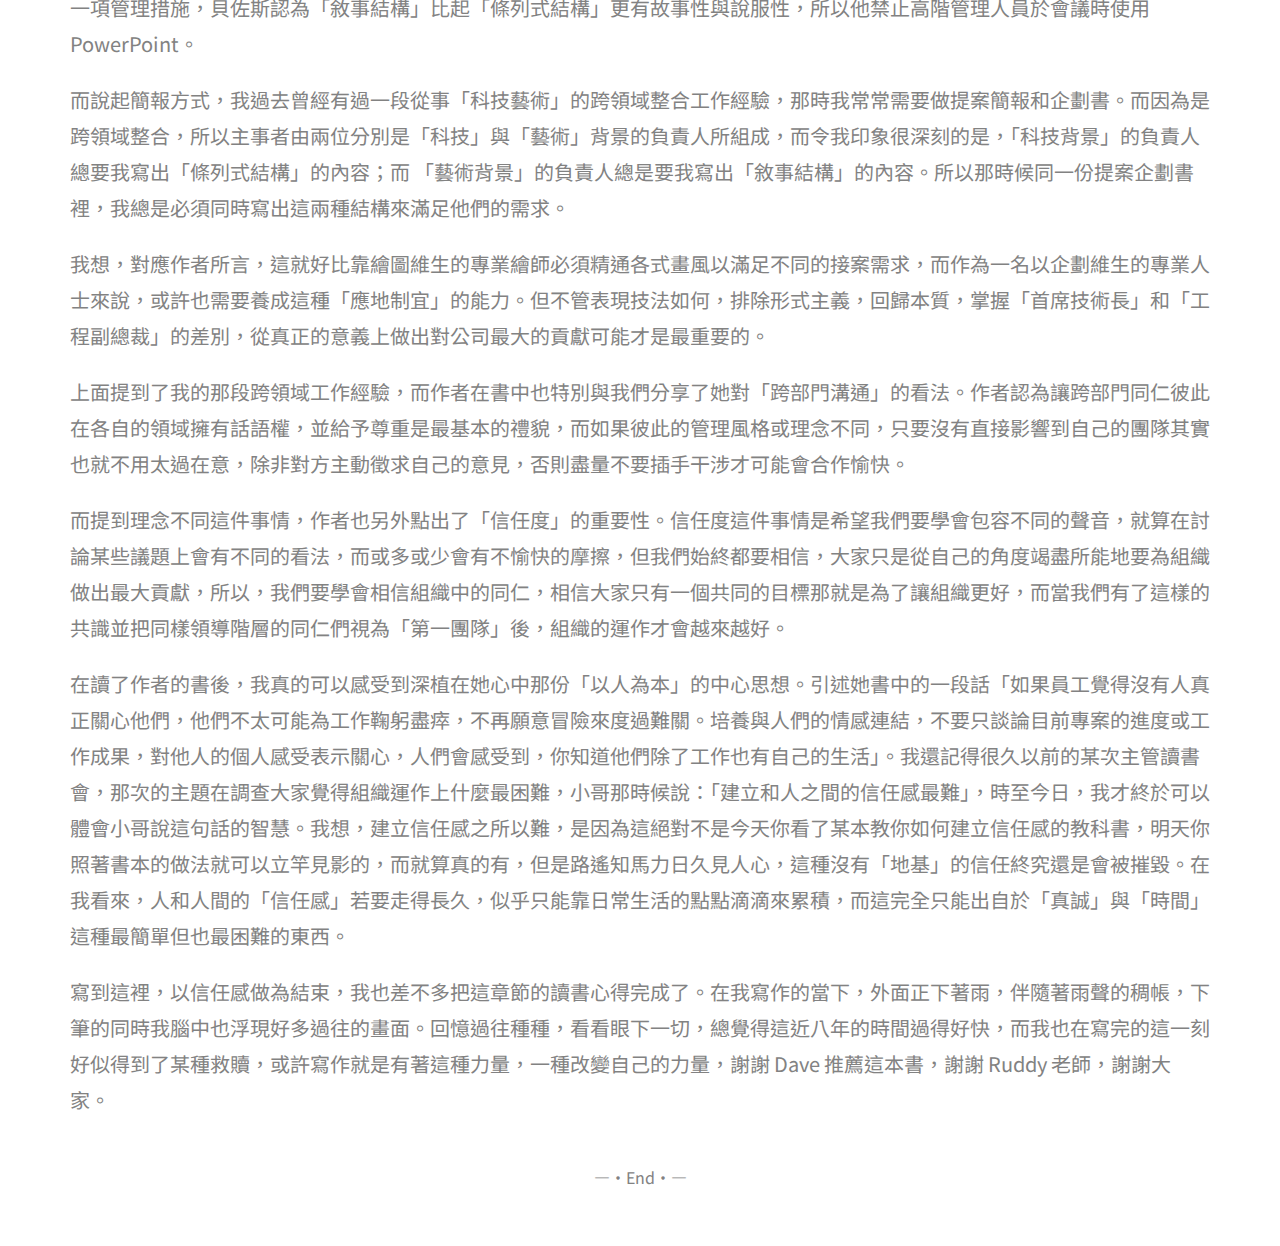
==== commit 3299cf41: "Update index.html" ====
--- a/index.html
+++ b/index.html
@@ -47,11 +47,11 @@
       (或工程副總裁)，好比尋求一樁幸福的婚姻。記住，重要的不僅僅是頭銜，公司和人都同等重要。頭銜絕對不代表一切」。</p>
 
     <p>
-      作者這席話深深啟發了我，或許，我們總是在追求個人成就的同時迷失了自我，但是，這就好像德蕾莎修女絕對不是為了追求諾貝爾和平獎得主才全心主意地為最貧苦的人們服務一樣，頭銜終究只是我們在追求「幸福」時的一個附屬品而已。而身為一名「唯心主義」者的我，總特別喜歡探究形而上的事物，正所謂「形而上者謂之道，形而下者謂之器」，在看這本書時，我發現作者書中總是貫徹著某種形而上基本精神，那就是「了解自己」，而在這樣的基調上加以論述的內容總是特別的客觀與耐人尋味。衍伸自作者的這份精神，讓我不禁想起，或許我們都值得更好，我們都要學習與成長，但我們真的知道我們學習與成長的真正動機是什麼嗎？
+      作者的這席話深深啟發了我，或許，我們總是在追求個人成就的同時迷失了自我，但是，這就好像德蕾莎修女絕對不是為了追求諾貝爾和平獎得主才全心主意地為最貧苦的人們服務一樣，頭銜終究只是我們在追求「幸福」時的一個附屬品而已。而身為一名「唯心主義」者的我，總特別喜歡探究形而上的事物，正所謂「形而上者謂之道，形而下者謂之器」，在看這本書時，我發現作者書中總是貫徹著某種形而上基本精神，那就是「了解自己」，而在這樣的基調上加以論述的內容總是特別的客觀與耐人尋味。衍伸自作者的這份精神，讓我不禁想起，或許我們都值得更好，我們都要學習與成長，但我們真的知道我們學習與成長的真正動機是什麼嗎？
     </p>
 
     <p>
-      還記得我念大學一年級的時候，每天放學都閒得很，再加上當時住在缺乏休閒娛樂的學校宿舍，於是我就報名參加了系上的桌球隊。我的動機純粹就是消磨時間，等到課業一忙我就會隨時退出，但萬萬沒想到的是，就在我要升大二的時候，我卻被選作了桌球隊隊長。而本來一再推辭的我，在學長的百般相勸下，最後我也只好接受了隊長職務。
+      還記得我念大學一年級的時候，每天放學都閒得很，於是我就報名參加了系上的桌球隊。我的動機純粹就是消磨時間，等到課業一忙我就會隨時退出，但萬萬沒想到的是，在我要升大二的時候我卻被選作了下一任桌球隊隊長。而本來一再推辭的我，在學長的百般相勸下，最後我也只能接受了隊長職務。
     </p>
 
     <p>
@@ -59,7 +59,7 @@
     </p>
 
     <p>或許，我們總是在某種半推半就的偶然之中交織成了不同的生命故事，而也透過這些生命故事來更加的「了解自己」。還記得以前小哥有說過一句話
-      「當主管是沒有悲觀的權利的」，那時在聽到這句話的當下，立刻讓我想起了當時作為桌球隊長的我怎也說不出口的那一句話，而這段當桌球隊長的日子對應作者在書中所談論的「高階管理者」，實著在我的內心起了很大的共鳴，我好似可以理解作者隱藏在字句當中，那種當一名高階管理者放下自我成就他人的責任是什麼...
+      「當主管是沒有悲觀的權利的」，那時在聽到這句話的當下，立刻讓我想起了當時作為桌球隊長的我怎也說不出口的那一句話，而那段當桌球隊長的日子對應作者在書中所談論的「高階管理者」，實著在我的內心起了很大的共鳴，我好似可以理解作者隱藏在字句當中，那種當一名高階管理者放下自我成就他人的責任是什麼...
     </p>
 
     <p>
@@ -70,7 +70,7 @@
       我過去也曾經擁有作者所提及的這種錯誤觀念，認為首席技術長的頭銜就是證明技術能力達到巔峰的一枚金牌，但在看過作者的描述後我這才知道我錯了。而作者也在書中再次地強調，有這樣錯誤認知的工程師，如果在當上首席技術長後，把技術以外的工作全都交由副手處理或者是全然的視而不見，那麼這就等同於是一種「自我架空」，而徒有自己的一雙手其實在組織中發揮不了任何的影響力，並且在推動想法上會有著很深的無力感，因此她是奉勸這類人最好朝往架構師的角色邁進，而不要輕易地踏進去這個不適合自己的「泥沼」。
     </p>
 
-    <p>這讓我想起 HashiCorp 的創辦人 Mitchell Hashimoto 的故事。說到 HashiCorp 就會想到他們最知名的產品 Vagrant，而 HashiCorp 也由當初的七人公司做到目前成為市場價值
+    <p>這讓我想起了 HashiCorp 創辦人 Mitchell Hashimoto 的故事。說到 HashiCorp 就會讓人想到他們最知名的產品 Vagrant，而 HashiCorp 也由當初的七人公司做到目前成為市場價值
       1467.13 億新台幣的國際知名公司。過程中 Mitchell Hashimoto
       從工程師變為執行長，後來又成為技術長，但最後因為他太過熱愛於寫程式，所以又捨去技術長一職回頭轉當工程師。而他的故事再次說明了「了解自己」的重要性，並也再次呼應了首席技術長不是只追求技術頂點的看法。</p>
 
@@ -85,7 +85,7 @@
     </p>
 
     <p>
-      作者特別提到，要找到一位工程副總裁是非常困難的，所以大部分的公司必須從外部招攬。而之所以困難，是因為這個職務必須要以「技術能力」搭配「管理能力」來令人信服，但遺憾的是，通常會來應徵這個職務並且已經從事多年經理人工作的人選，大多已經對技術相關的面試問題不感興趣了，然而，如果公司錄取了一位對技術問題不感興趣的工程副總裁，那麼他將有可能無法帶領底下的工程師完成任務，因為大多數的工程師並不信任欠缺技術可信度的人。
+      作者特別提到，要找到一位工程副總裁是非常困難的，所以大部分的公司必須從外部招攬。而這之所以困難，是因為這個職務必須要以「技術能力」搭配「管理能力」來令人信服，但遺憾的是，通常會來應徵這個職務並且已經從事多年經理人工作的人選，大多已經對技術相關的面試問題不感興趣了，然而，如果公司錄取了一位對技術問題不感興趣的工程副總裁，那麼他將有可能無法帶領底下的工程師完成任務，因為大多數的工程師並不信任欠缺技術可信度的人。
     </p>
 
     <p>比較兩者，「工程副總裁」通常是想法的推動者而「首席技術長」更專注於擬定大方向策略與考量技術。然而「首席技術長」和「工程副總裁」這種一搭一唱看似天衣無縫的組合，其實還是存在某種問題的，這問題作者稱之為「變化的優先級」。</p>
@@ -98,7 +98,7 @@
       老師的協助所引進的敏捷精神而進行的內部文化改革，亦或是到現在的 one team
       與團隊運作形式，都是我們面對「變化的優先級」問題的因應作法，而這些作法的目的都是為了讓我們的「策略面」與「執行面」可以達到最佳的發展狀態，進而快速的反應市場需求讓 91APP 建立起在市場上無可動搖的地位。</p>
 
-    <p>回到本書，我想，作者可以提出這些精妙的看法並且匯集成冊，想必她的個人故事也是特別值得一看的。作者說到，2014 那年夏天，她從原本擔任的工程副總裁一職被拔擢為首席技術長，但這段過程並不順遂，而作者也在她的書中分享了這些經驗。
+    <p>回到本書，我想，作者可以提出這些精闢的看法並且匯集成冊，想必她的個人故事也是特別值得一看的。作者說到，2014 那年夏天，她從原本擔任的工程副總裁一職被拔擢為首席技術長，但這段過程並不順遂，而作者也在她的書中分享了這些經驗。
     </p>
 
     <p>
@@ -114,7 +114,7 @@
       「藝術背景」的負責人總是要我寫出「敘事結構」的內容。所以那時候同一份提案企劃書裡，我總是必須同時寫出這兩種結構來滿足他們的需求。</p>
 
     <p>
-      我想，對應作者所言，這就好比靠繪圖維生的專業繪師必須精通各式畫風以滿足不同的接案需求，而作為一名以企劃維生的專業人士來說，或許也需要養成應地制宜的能力。但不管表現技法如何，排除形式主義，回歸本質，掌握「首席技術長」和「工程副總裁」的差別，從真正的意義上做出對公司最大的貢獻可能才是最重要的。
+      我想，對應作者所言，這就好比靠繪圖維生的專業繪師必須精通各式畫風以滿足不同的接案需求，而作為一名以企劃維生的專業人士來說，或許也需要養成這種「應地制宜」的能力。但不管表現技法如何，排除形式主義，回歸本質，掌握「首席技術長」和「工程副總裁」的差別，從真正的意義上做出對公司最大的貢獻可能才是最重要的。
     </p>
 
     <p>
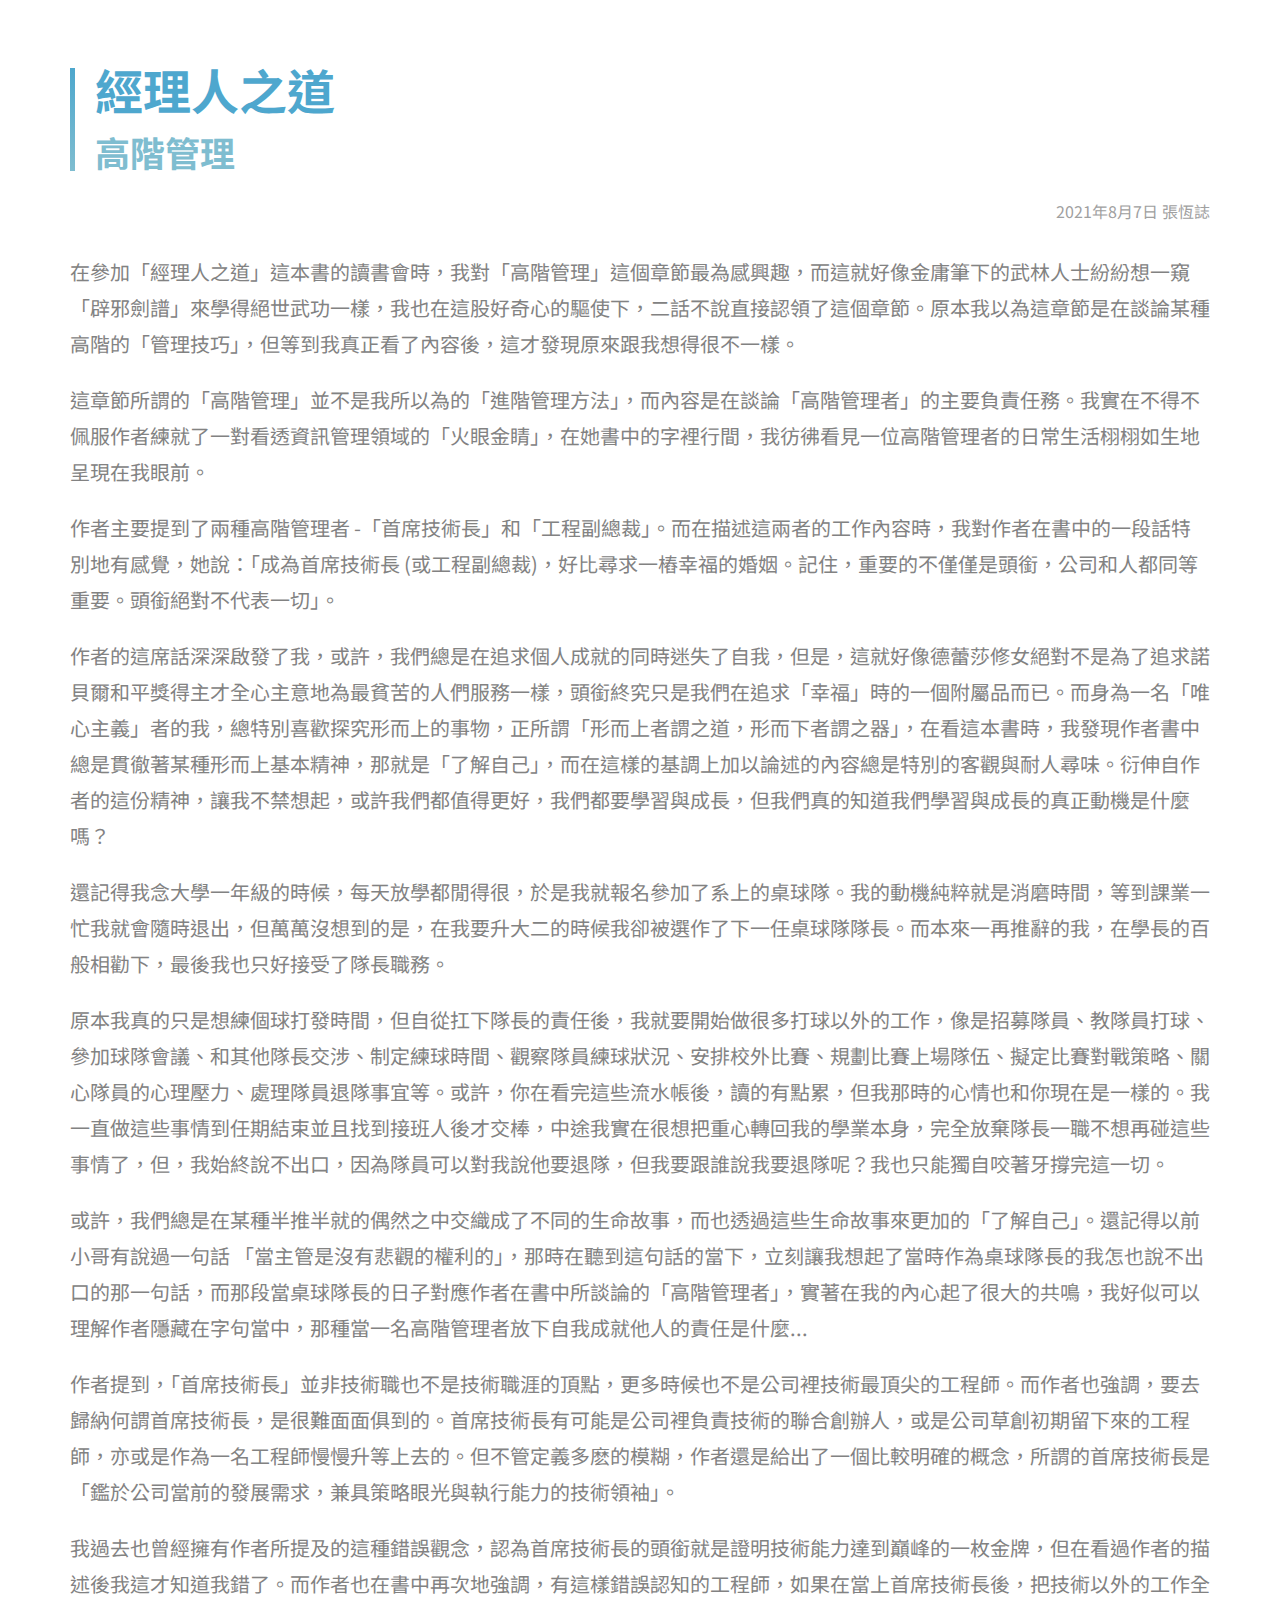
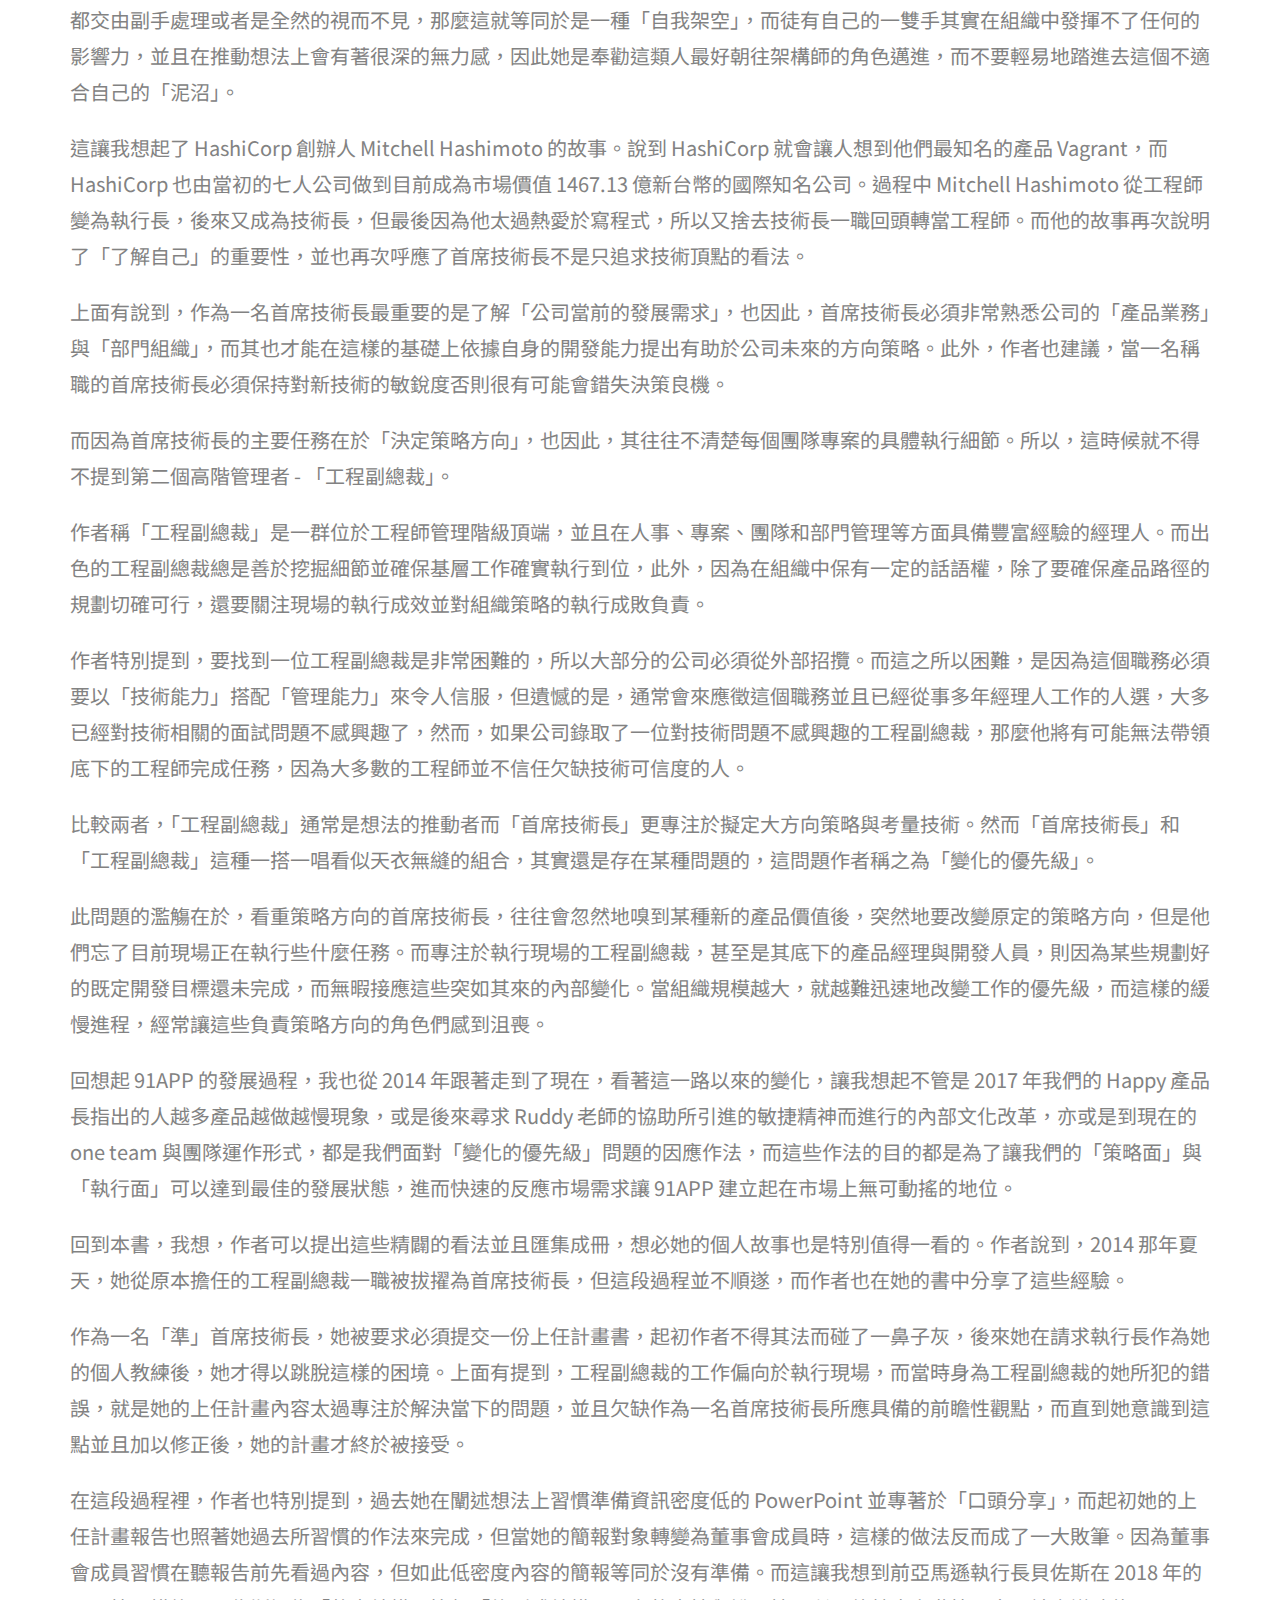
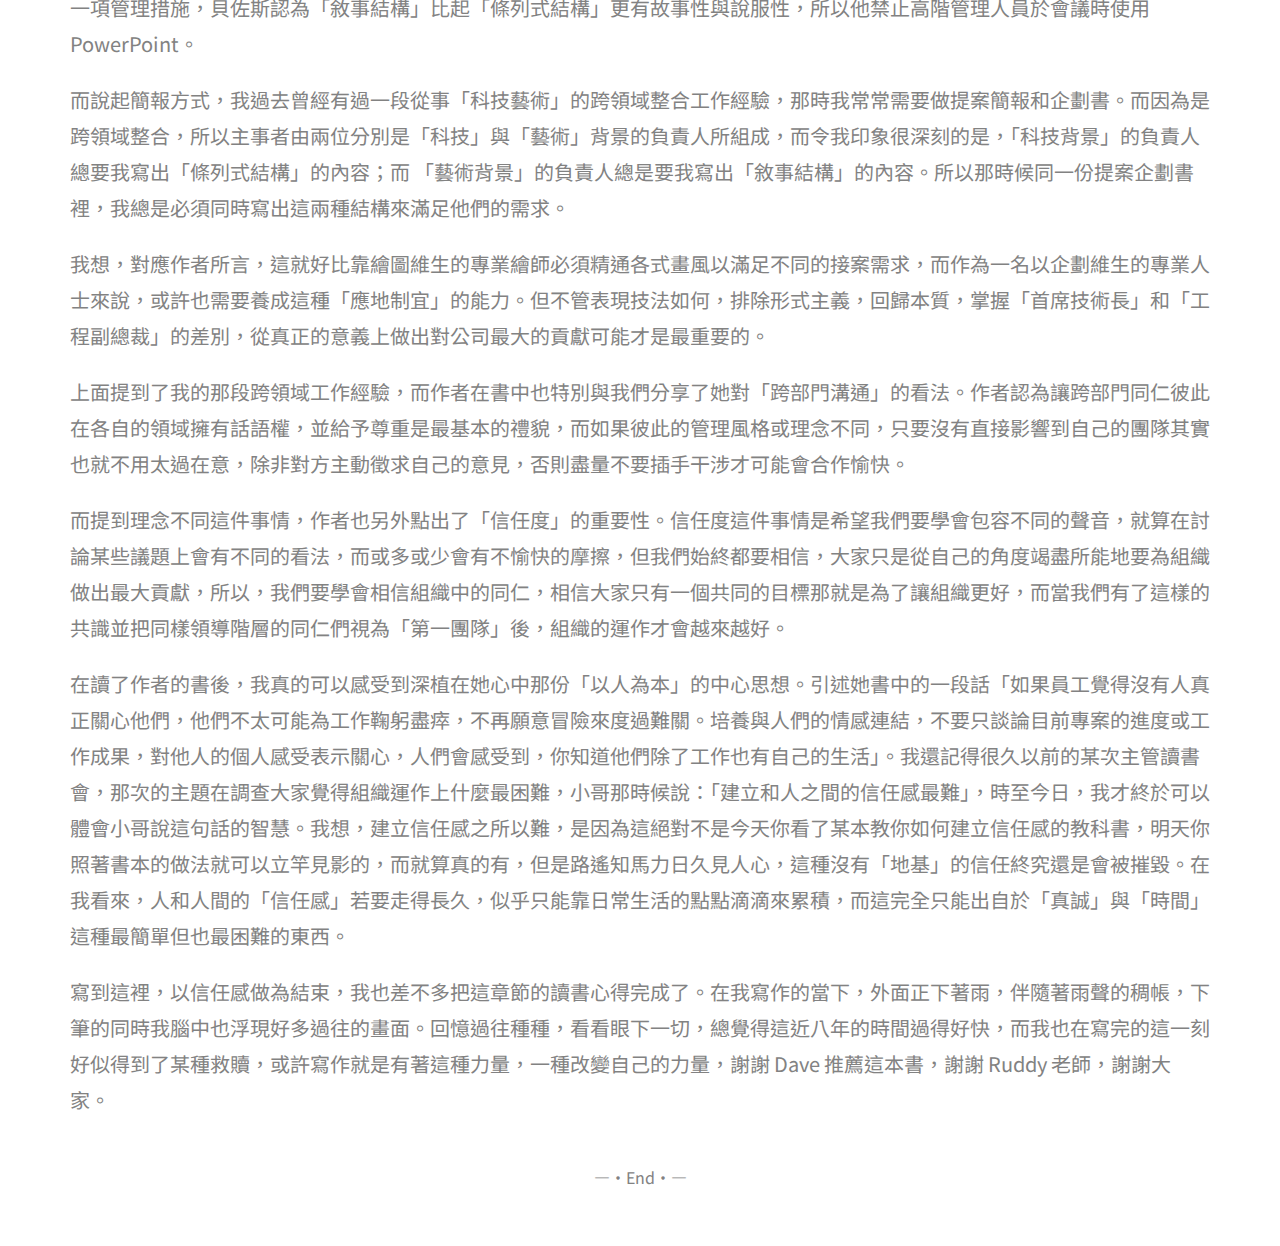
==== commit 82985ded: "Update index.html" ====
--- a/index.html
+++ b/index.html
@@ -51,7 +51,7 @@
     </p>
 
     <p>
-      還記得我念大學一年級的時候，每天放學都閒得很，於是我就報名參加了系上的桌球隊。我的動機純粹就是消磨時間，等到課業一忙我就會隨時退出，但萬萬沒想到的是，在我要升大二的時候我卻被選作了下一任桌球隊隊長。而本來一再推辭的我，在學長的百般相勸下，最後我也只能接受了隊長職務。
+      還記得我念大學一年級的時候，每天放學都閒得很，於是我就報名參加了系上的桌球隊。我的動機純粹就是消磨時間，等到課業一忙我就會隨時退出，但萬萬沒想到的是，在我要升大二的時候我卻被選作了下一任桌球隊隊長。而本來一再推辭的我，在學長的百般相勸下，最後我也只好接受了隊長職務。
     </p>
 
     <p>
